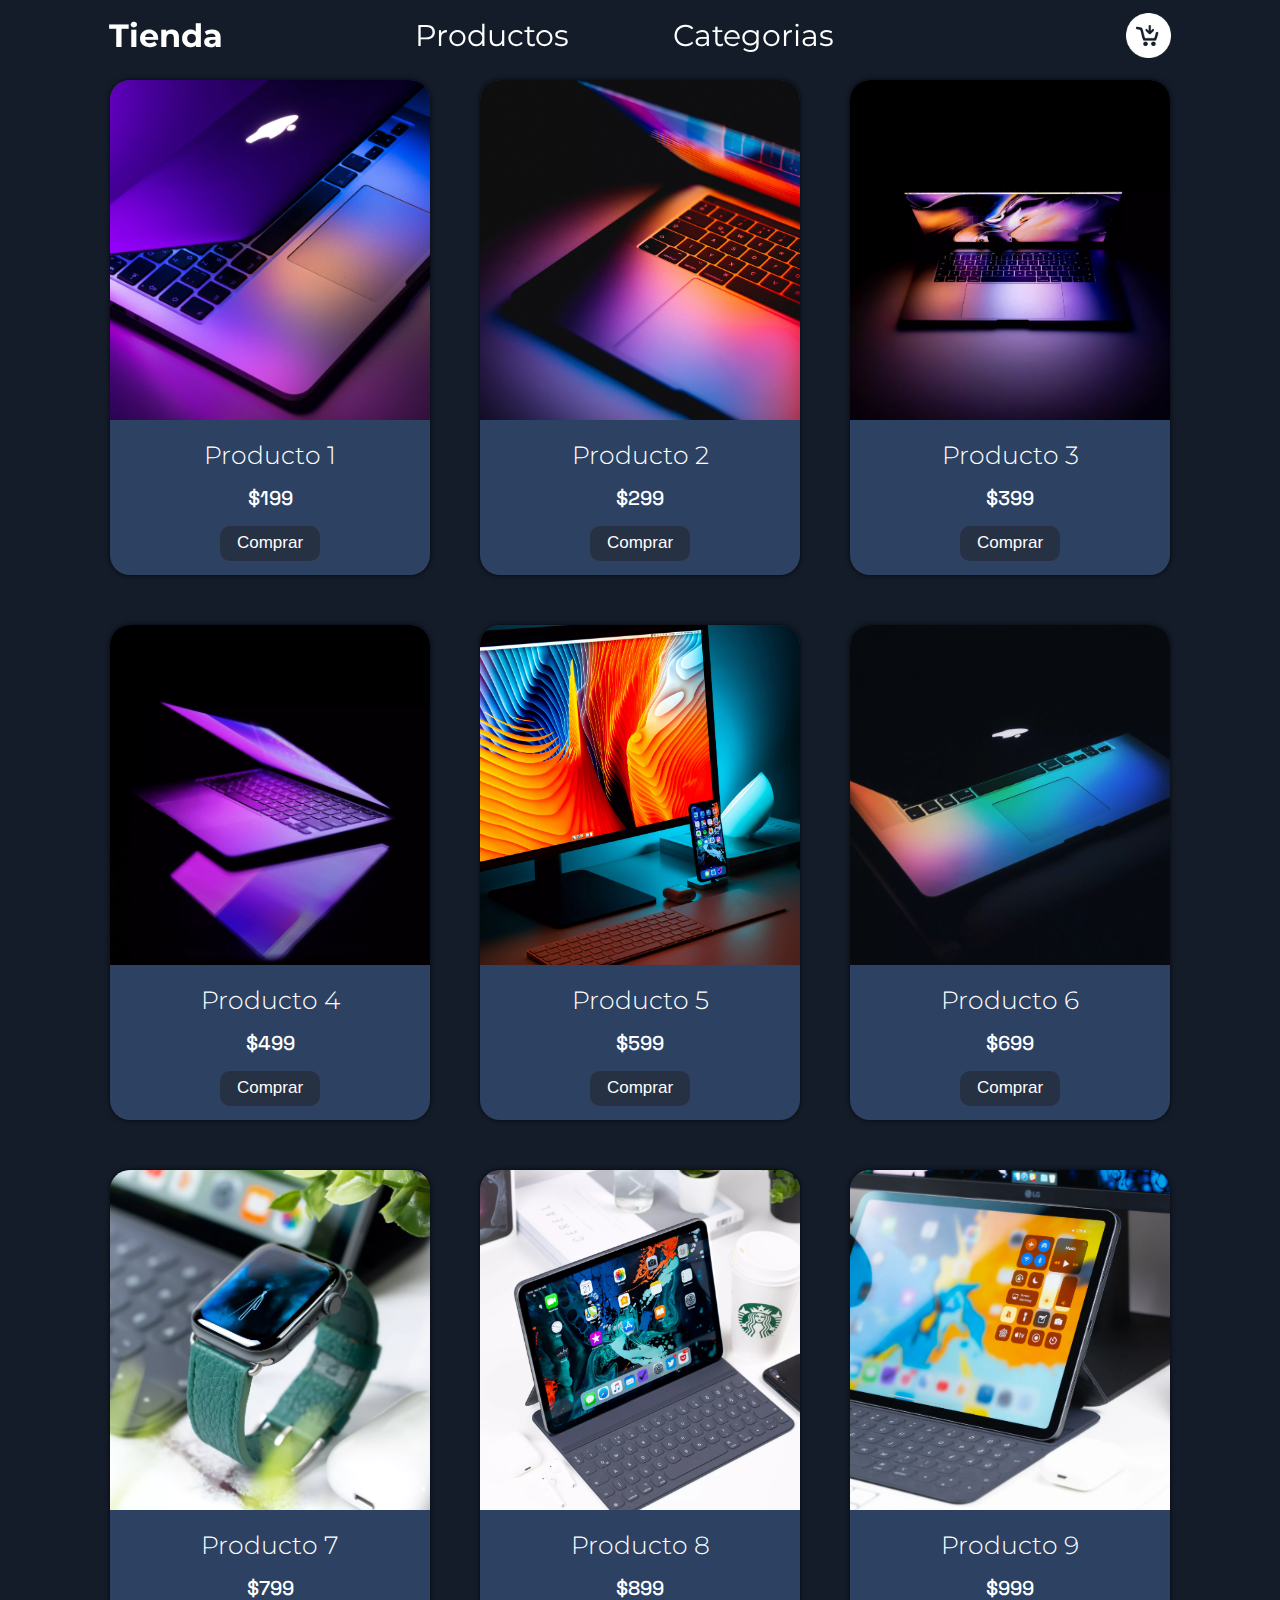
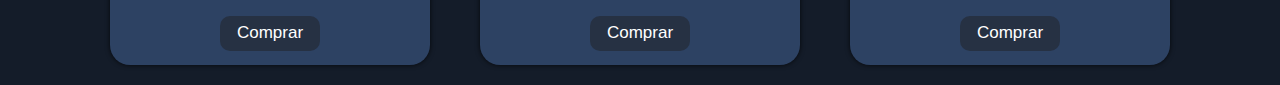
==== html/index.html @ 778cb6a6 "Construido el index" ====
<!DOCTYPE html>
<html lang="en">

<head>
    <meta charset="UTF-8">
    <meta http-equiv="X-UA-Compatible" content="IE=edge">
    <meta name="viewport" content="width=device-width, initial-scale=1.0">
<link rel="stylesheet" href="../estilos/styles.css">
    <title>Tienda</title>
    <link rel="preconnect" href="https://fonts.googleapis.com">
    <link rel="preconnect" href="https://fonts.googleapis.com">
    <link rel="preconnect" href="https://fonts.gstatic.com" crossorigin>
    <link href="https://fonts.googleapis.com/css2?family=Space+Grotesk:wght@400;500;600;700&display=swap"
        rel="stylesheet">
    <link rel="preconnect" href="https://fonts.googleapis.com">
    <link rel="preconnect" href="https://fonts.gstatic.com" crossorigin>
    <link href="https://fonts.googleapis.com/css2?family=Montserrat:wght@300;400;500;600;700&display=swap"
        rel="stylesheet">

</head>

<body>
    <header id="header">
        <h1>Tienda</h1>
        <div class="cositas">
            <a href="index.html">Productos</a>
            <a href="#">Categorias</a>   
        </div>
        <img class="carrito" src="../source/carrito-de-compras.png" alt="carrito">
    </header>
    <div id="contenedor" class="contenedor">
        <div>
            <img src="../source/imagen1.webp" alt="producto 1">
            <div class="informacion">
                <p>Producto 1</p>
                <p class="precio">$199</p>
                <button onclick="compra()">Comprar</button>
            </div>
        </div>
        <div>
            <img src="../source/imagen2.webp" alt="producto 2">
            <div class="informacion">
                <p>Producto 2</p>                   
                <p class="precio">$299</p>
                <button onclick="compra()">Comprar</button>
            </div>
        </div>
        <div>
            <img src="../source/imagen3.webp" alt="producto 3">
            <div class="informacion">
                <p>Producto 3</p>                   
                <p class="precio">$399</p>
                <button onclick="compra()">Comprar</button>
            </div>
        </div>
        <div>
            <img src="../source/imagen4.webp" alt="producto 4">
            <div class="informacion">
                <p>Producto 4</p>                   
                <p class="precio">$499</p>
                <button onclick="compra()">Comprar</button>
            </div>
        </div>
        <div>
            <img src="../source/imagen5.webp" alt="producto 5">
            <div class="informacion">
                <p>Producto 5</p>                   
                <p class="precio">$599</p>
                <button onclick="compra()">Comprar</button>
            </div>
        </div>
        <div>
            <img src="../source/imagen6.webp" alt="producto 6">
            <div class="informacion">
                <p>Producto 6</p>                   
                <p class="precio">$699</p>
                <button onclick="compra()">Comprar</button>
            </div>
        </div>
        <div>
            <img src="../source/imagen7.webp" alt="producto 7">
            <div class="informacion">
                <p>Producto 7</p>                   
                <p class="precio">$799</p>
                <button onclick="compra()">Comprar</button>
            </div>
        </div>
        <div>
            <img src="../source/imagen8.webp" alt="producto 8">
            <div class="informacion">
                <p>Producto 8</p>                   
                <p class="precio">$899</p>
                <button onclick="compra()">Comprar</button>
            </div>
        </div>
        <div>
            <img src="../source/imagen9.webp" alt="producto 9">
            <div class="informacion">
                <p>Producto 9</p>                   
                <p class="precio">$999</p>
                <button onclick="compra()">Comprar</button>
            </div>
        </div>
    </div>
    <script src="../javascrip/app.js"></script>
</body>

</html>
---- estilos/styles.css ----
* {
    margin: 0;
    padding: 0;
    box-sizing: border-box;
    color: white;
}
body {
    font-family: 'Space Grotesk', sans-serif;
    background-color: #141C29;
    padding-top: 80px;
}
h1{
    font-family: 'Montserrat', sans-serif;
    text-align: center;
    margin: 30px 0px;
}
img {
    width: 320px;
    height: 340px;
    object-fit: cover;
    border-radius: 20px 20px 0px 0px;
}
header{
    display: flex;
    align-items: center;
    justify-content: center;
    gap:15%;
    height: 70px;
    top: 0;
    position: fixed;
    width: 100%;
}
a{
    text-decoration: none;
    font-family: 'Montserrat', sans-serif;
    font-size: 30px;
   padding-right: 100px;
    
}
.scroll{
    background-color: aliceblue;
    box-shadow: .1rem .2rem .3rem #333;
}
.scroll a{
    filter: invert(15%);
    color:#000000 ;
}
.scroll img{
    filter: invert(15%);
}           
.scroll h1{
    color: #141C29;
}
.carrito{
    filter: invert(100%);
    width: 45px;
    height: auto;
}
.contenedor{
    display: flex;
    justify-content: center;
    flex-wrap: wrap;
    gap: 50px;
    margin-bottom: 20px;
}
.contenedor>div{
    box-shadow: 0px 0px 5px 0px rgba(0, 0, 0, 0.75);
    background-color: #2D4263;
    border-radius: 20px;
}
.contenedor>div:hover{
    background-color: #11294d;
}

.informacion{
    height: 150px;
    display: flex;
    justify-content: center;
    align-items: center;
    flex-direction: column;
    gap:15px;
}
.informacion>p:first-child{
    font-family: 'Montserrat', sans-serif;
    font-size: 25px;
    font-weight: 300;
}
.informacion .precio {
    font-size: 20px;
    font-weight: 500;
}

.informacion button{
    background-color: #263143;
    width: 100px;
    height: 35px;
    border-radius: 10px;
    border: none;

    font-size: 17px;
    font-weight: 300;
    cursor: pointer;
}
.informacion button:hover{
    background-color: #2D4263;
}
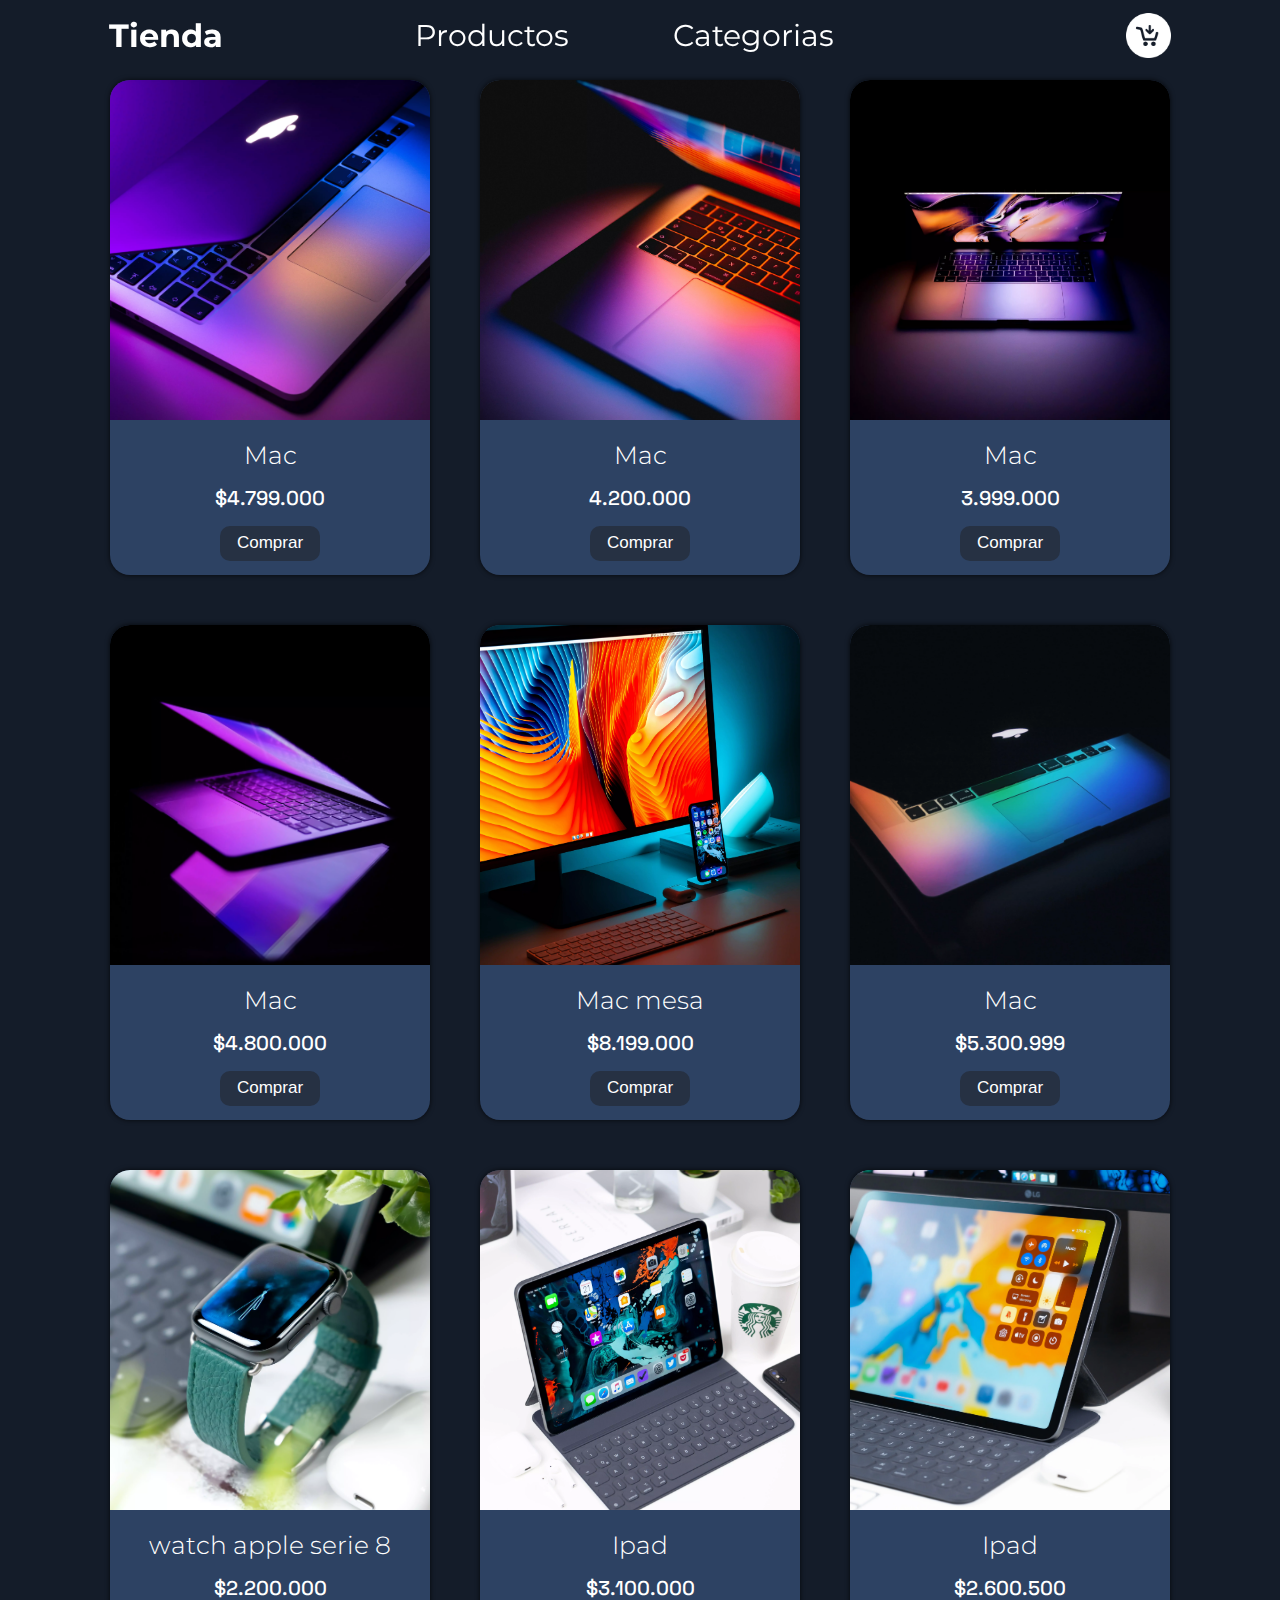
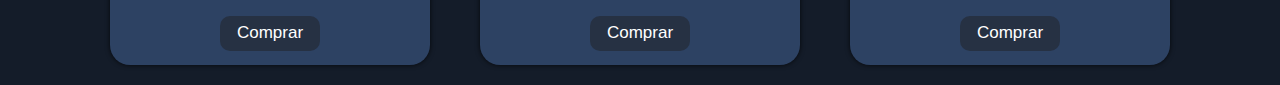
==== commit 22f76e66: "Organizando los productos" ====
--- a/html/index.html
+++ b/html/index.html
@@ -32,72 +32,72 @@
         <div>
             <img src="../source/imagen1.webp" alt="producto 1">
             <div class="informacion">
-                <p>Producto 1</p>
-                <p class="precio">$199</p>
+                <p>Mac</p>
+                <p class="precio">$4.799.000</p>
                 <button onclick="compra()">Comprar</button>
             </div>
         </div>
         <div>
             <img src="../source/imagen2.webp" alt="producto 2">
             <div class="informacion">
-                <p>Producto 2</p>                   
-                <p class="precio">$299</p>
+                <p>Mac</p>                   
+                <p class="precio">4.200.000</p>
                 <button onclick="compra()">Comprar</button>
             </div>
         </div>
         <div>
             <img src="../source/imagen3.webp" alt="producto 3">
             <div class="informacion">
-                <p>Producto 3</p>                   
-                <p class="precio">$399</p>
+                <p>Mac</p>                   
+                <p class="precio">3.999.000</p>
                 <button onclick="compra()">Comprar</button>
             </div>
         </div>
         <div>
             <img src="../source/imagen4.webp" alt="producto 4">
             <div class="informacion">
-                <p>Producto 4</p>                   
-                <p class="precio">$499</p>
+                <p>Mac</p>                   
+                <p class="precio">$4.800.000</p>
                 <button onclick="compra()">Comprar</button>
             </div>
         </div>
         <div>
             <img src="../source/imagen5.webp" alt="producto 5">
             <div class="informacion">
-                <p>Producto 5</p>                   
-                <p class="precio">$599</p>
+                <p>Mac mesa</p>                   
+                <p class="precio">$8.199.000</p>
                 <button onclick="compra()">Comprar</button>
             </div>
         </div>
         <div>
             <img src="../source/imagen6.webp" alt="producto 6">
             <div class="informacion">
-                <p>Producto 6</p>                   
-                <p class="precio">$699</p>
+                <p>Mac</p>                   
+                <p class="precio">$5.300.999</p>
                 <button onclick="compra()">Comprar</button>
             </div>
         </div>
         <div>
             <img src="../source/imagen7.webp" alt="producto 7">
             <div class="informacion">
-                <p>Producto 7</p>                   
-                <p class="precio">$799</p>
+                <p>watch apple serie 8</p>                   
+                <p class="precio">$2.200.000</p>
                 <button onclick="compra()">Comprar</button>
             </div>
         </div>
         <div>
             <img src="../source/imagen8.webp" alt="producto 8">
             <div class="informacion">
-                <p>Producto 8</p>                   
-                <p class="precio">$899</p>
+                <p>Ipad</p>                   
+                <p class="precio">$3.100.000</p>
                 <button onclick="compra()">Comprar</button>
             </div>
         </div>
         <div>
             <img src="../source/imagen9.webp" alt="producto 9">
             <div class="informacion">
-                <p>Producto 9</p>                   
-                <p class="precio">$999</p>
+                <p>Ipad</p>                   
+                <p class="precio">$2.600.500</p>
                 <button onclick="compra()">Comprar</button>
             </div>
         </div>
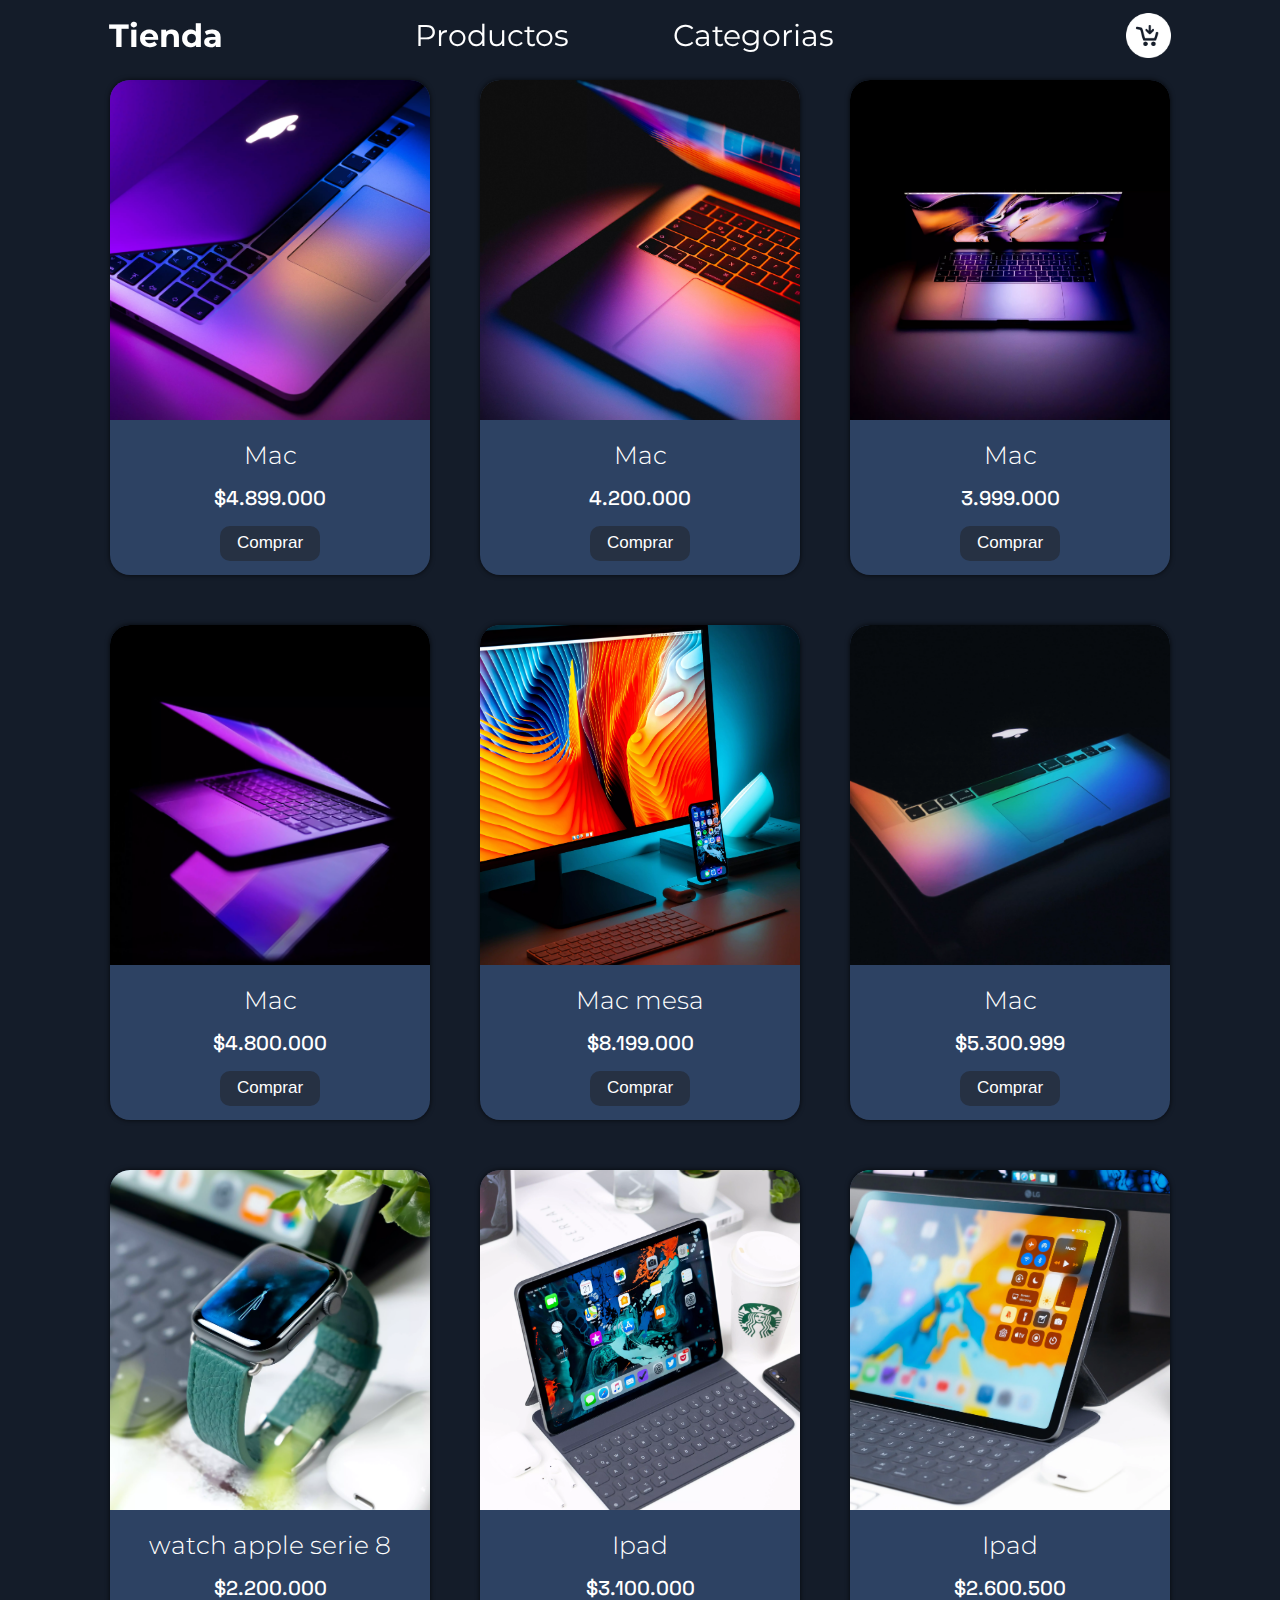
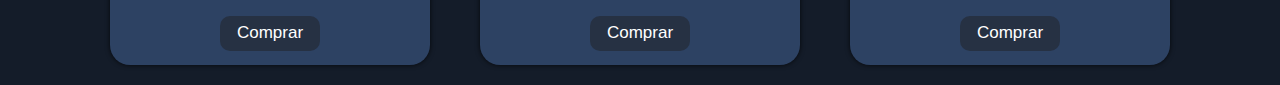
==== commit b799e59f: "Juntando" ====
--- a/html/index.html
+++ b/html/index.html
@@ -24,7 +24,7 @@
         <h1>Tienda</h1>
         <div class="cositas">
             <a href="index.html">Productos</a>
-            <a href="#">Categorias</a>   
+            <a href="categoria.html">Categorias</a>   
         </div>
         <img class="carrito" src="../source/carrito-de-compras.png" alt="carrito">
     </header>
@@ -33,7 +33,7 @@
             <img src="../source/imagen1.webp" alt="producto 1">
             <div class="informacion">
                 <p>Mac</p>
-                <p class="precio">$4.799.000</p>
+                <p class="precio">$4.899.000</p>
                 <button onclick="compra()">Comprar</button>
             </div>
         </div>
--- a/estilos/styles.css
+++ b/estilos/styles.css
@@ -103,4 +103,5 @@
 }
 .informacion button:hover{
     background-color: #2D4263;
-}+}
+
